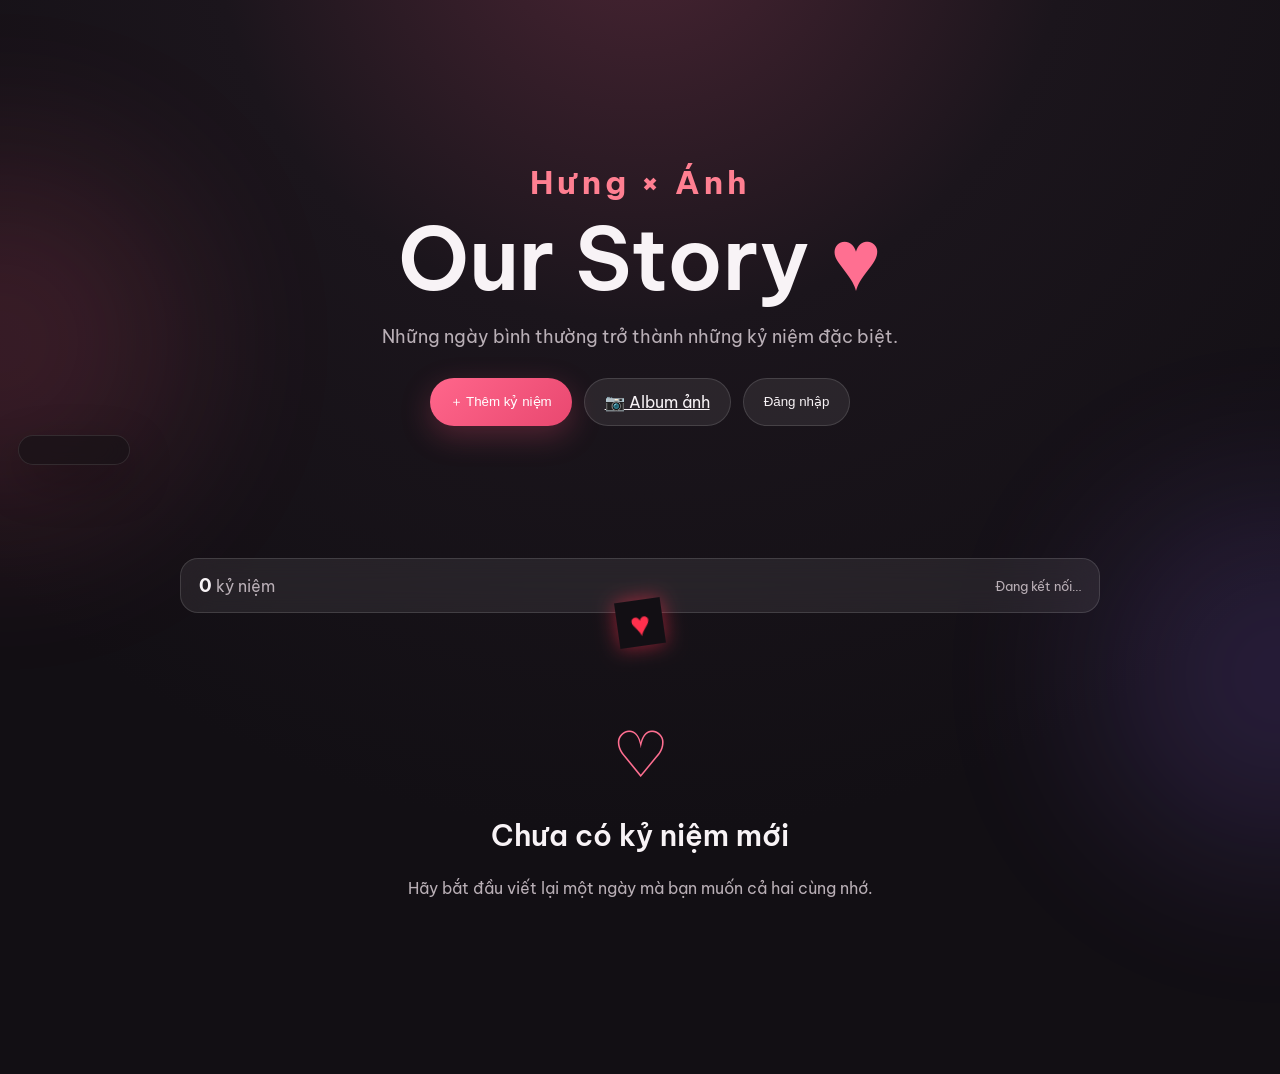
==== index.html @ 153268b9 "Refresh timeline structure and CSS cache" ====
<!doctype html>
<html lang="vi">
<head>
<meta charset="utf-8"><meta name="viewport" content="width=device-width,initial-scale=1,viewport-fit=cover">
<meta name="theme-color" content="#17131a"><meta name="description" content="Our Story — nhật ký của hai người.">
<title>Hưng - Ánh Story❤️</title>
<link rel="preconnect" href="https://fonts.googleapis.com"><link rel="preconnect" href="https://fonts.gstatic.com" crossorigin>
<link href="https://fonts.googleapis.com/css2?family=Be+Vietnam+Pro:wght@400;500;600;700&display=swap" rel="stylesheet">
<link rel="stylesheet" href="styles.css?v=20261006-2">
</head>
<body>
<div class="ambient ambient-a"></div><div class="ambient ambient-b"></div>
<header class="hero"><div class="hero-inner">
<p class="eyebrow couple-name">Hưng × Ánh</p><h1>Our Story <span>♥</span></h1>
<p class="hero-sub">Những ngày bình thường trở thành những kỷ niệm đặc biệt.</p>
<div class="hero-actions"><button class="btn btn-primary" id="addStoryBtn">＋ Thêm kỷ niệm</button><a class="btn btn-ghost" href="gallery.html">📷 Album ảnh</a><button class="btn btn-ghost" id="authBtn">Đăng nhập</button></div>
</div></header>
<aside class="timeline-nav" id="timelineNav" aria-label="Điều hướng mốc thời gian"></aside>
<main class="container">
<section class="status-card"><div><strong id="storyCount">0</strong><span> kỷ niệm</span></div><div class="status-note" id="modeText">Đang kết nối…</div></section>
<section class="timeline" id="timeline" aria-live="polite"></section>
<div class="empty" id="emptyState"><div class="empty-heart">♡</div><h2>Chưa có kỷ niệm mới</h2><p>Hãy bắt đầu viết lại một ngày mà bạn muốn cả hai cùng nhớ.</p></div>
</main>
<dialog id="storyDetailDialog"><div class="detail-modal"><button type="button" class="modal-close" id="closeStoryDetail">×</button><div id="detailContent"></div></div></dialog>
<dialog id="storyDialog"><form method="post" id="storyForm" class="modal">
<button type="button" class="modal-close" id="closeDialog">×</button><p class="eyebrow" id="storyDialogEyebrow">NEW MEMORY</p><h2 id="storyDialogTitle">Thêm kỷ niệm</h2>
<label>Ngày<input id="storyDate" type="date" required></label>
<label>Tiêu đề<input id="storyTitle" maxlength="120" placeholder="Ví dụ: Một ngày thật vui" required></label>
<label>Nội dung<textarea id="storyContent" rows="7" maxlength="10000" placeholder="Viết điều bạn muốn lưu lại..." required></textarea></label>
<label>Ảnh kỷ niệm <span class="muted">(có thể chọn nhiều ảnh)</span><input id="storyImages" type="file" accept="image/*" multiple></label>
<div id="existingImages" class="image-preview existing-images" aria-live="polite"></div>
<div id="imagePreview" class="image-preview" aria-live="polite"></div>
<p id="storyFormError" class="form-error"></p>
<button class="btn btn-primary full" id="storySubmitBtn" type="submit">Lưu kỷ niệm ❤️</button>
</form></dialog>
<dialog id="authDialog"><form method="dialog" class="modal" id="authForm">
<button type="button" class="modal-close" id="closeAuth">×</button><p class="eyebrow">PRIVATE STORY</p><h2>Tài khoản</h2>
<p class="muted">Đăng nhập hoặc tạo tài khoản cho hai người.</p>
<label>Email<input id="authEmail" type="email" placeholder="you@example.com" autocomplete="email" required></label>
<label>Mật khẩu<input id="authPassword" type="password" minlength="6" placeholder="Tối thiểu 6 ký tự" autocomplete="current-password" required></label>
<p id="authError" class="form-error"></p>
<button class="btn btn-primary full" type="submit">Đăng nhập</button>
<button class="btn btn-ghost full" type="button" id="signupBtn">Tạo tài khoản mới</button>
</form></dialog>
<script type="module" src="app.js?v=20261006-3"></script>
</body></html>
---- styles.css ----
:root{--bg:#120f14;--surface:rgba(255,255,255,.075);--text:#f8f3f6;--muted:#b9afb6;--accent:#ff6f91;--accent2:#ffb0c2;--line:rgba(255,255,255,.13);--shadow:0 24px 70px rgba(0,0,0,.35)}
*{box-sizing:border-box}html{scroll-behavior:smooth}body{margin:0;background:radial-gradient(circle at 50% -10%,#4b2534 0,#1b151c 32%,var(--bg) 70%);color:var(--text);font-family:"Be Vietnam Pro",sans-serif;min-height:100vh}.ambient{position:fixed;width:360px;height:360px;border-radius:50%;filter:blur(90px);opacity:.16;pointer-events:none;z-index:-1}.ambient-a{background:#ff5d83;top:18%;left:-180px}.ambient-b{background:#9c6bff;right:-180px;top:55%}
.hero{min-height:62vh;display:grid;place-items:center;text-align:center;padding:80px 20px 50px}.hero-inner{max-width:760px}.eyebrow{letter-spacing:.22em;font-size:.72rem;color:var(--accent2);font-weight:700;margin:0 0 16px}.hero h1{font:600 clamp(3.2rem,9vw,7rem)/.95 "Be Vietnam Pro",sans-serif;margin:0}.hero h1 span{color:var(--accent)}.hero-sub{color:var(--muted);font-size:clamp(.95rem,2vw,1.15rem);max-width:560px;margin:24px auto 30px}.hero-actions{display:flex;justify-content:center;gap:12px;flex-wrap:wrap}
.btn{border:0;border-radius:999px;padding:13px 20px;font:600 .92rem inherit;cursor:pointer;transition:transform .2s,background .2s,box-shadow .2s}.btn:hover{transform:translateY(-2px)}.btn-primary{background:linear-gradient(135deg,#ff668b,#e94870);color:#fff;box-shadow:0 10px 30px rgba(255,82,123,.25)}.btn-ghost{background:var(--surface);border:1px solid var(--line);color:var(--text)}.full{width:100%}
.container{width:min(920px,calc(100% - 32px));margin:0 auto 100px}.status-card{display:flex;justify-content:space-between;align-items:center;padding:15px 18px;background:var(--surface);border:1px solid var(--line);border-radius:18px;backdrop-filter:blur(16px);margin-bottom:45px;color:var(--muted)}.status-card strong{color:var(--text);font-size:1.15rem}.status-note{font-size:.8rem}
.timeline{position:relative}.timeline:before{content:"";position:absolute;left:50%;top:0;bottom:0;width:1px;background:linear-gradient(var(--accent),var(--line),transparent)}.story{position:relative;width:calc(50% - 38px);margin:0 0 54px;padding:24px;background:var(--surface);border:1px solid var(--line);border-radius:24px;box-shadow:var(--shadow);backdrop-filter:blur(16px);animation:rise .55s ease both}.story:nth-child(even){margin-left:calc(50% + 38px)}.story:after{content:"";position:absolute;top:30px;right:-46px;width:15px;height:15px;border:3px solid var(--bg);background:var(--accent);border-radius:50%;box-shadow:0 0 0 5px rgba(255,111,145,.15)}.story:nth-child(even):after{left:-46px;right:auto}.story-date{font-size:.75rem;letter-spacing:.12em;color:var(--accent2);font-weight:700}.story h3{font:600 1.5rem "Be Vietnam Pro",sans-serif;margin:8px 0 12px}.story p{color:#ddd4d9;line-height:1.8;margin:0;white-space:pre-wrap}.story-author{margin-top:18px;color:var(--muted);font-size:.78rem}.story-images{display:grid;grid-template-columns:repeat(2,1fr);gap:8px;margin-top:18px}.story-images img{width:100%;aspect-ratio:4/3;object-fit:cover;border-radius:14px}
.empty{text-align:center;color:var(--muted);padding:60px 20px}.empty-heart{font-size:4rem;color:var(--accent);font-family:serif}.empty h2{color:var(--text);font:600 1.8rem "Be Vietnam Pro",sans-serif}
dialog{border:0;padding:0;background:transparent;color:var(--text);max-width:min(560px,calc(100% - 24px));width:100%}dialog::backdrop{background:rgba(0,0,0,.72);backdrop-filter:blur(5px)}.modal{position:relative;background:#201a21;border:1px solid var(--line);border-radius:26px;padding:30px;box-shadow:var(--shadow)}.modal h2{font:600 2rem "Be Vietnam Pro",sans-serif;margin:0 0 24px}.modal label{display:block;font-size:.82rem;color:var(--muted);margin:15px 0}.modal input,.modal textarea{display:block;width:100%;margin-top:7px;border:1px solid var(--line);border-radius:12px;background:#151117;color:var(--text);padding:12px;font:inherit;outline:0}.modal input:focus,.modal textarea:focus{border-color:var(--accent)}.modal-close{position:absolute;right:18px;top:15px;background:transparent;border:0;color:var(--muted);font-size:1.8rem;cursor:pointer}.muted,.form-note{color:var(--muted);font-size:.8rem;line-height:1.6}.form-note{background:rgba(255,255,255,.04);padding:12px;border-radius:12px}
@keyframes rise{from{opacity:0;transform:translateY(22px)}to{opacity:1;transform:none}}@media(max-width:700px){.hero{min-height:55vh;padding-top:65px}.timeline:before{left:10px}.story,.story:nth-child(even){width:calc(100% - 34px);margin-left:34px;margin-bottom:28px;padding:20px}.story:after,.story:nth-child(even):after{left:-31px;right:auto;top:25px}.story-images{grid-template-columns:1fr}.status-card{margin-bottom:28px}.modal{padding:25px 20px}}\n.btn:disabled{opacity:.5;cursor:not-allowed}.form-error{min-height:1.2em;color:#ff8fa3;font-size:.9rem;margin:.25rem 0 1rem}.modal .btn-ghost{margin-top:.6rem}\n

.image-preview,.story-images{display:flex;flex-wrap:wrap;gap:.7rem;margin:.6rem 0 1rem}
.image-preview-item{width:90px;display:flex;flex-direction:column;gap:.25rem;font-size:.72rem}
.image-preview-item img,.story-images img{width:100%;aspect-ratio:1;object-fit:cover;border-radius:12px}
.story-images{margin-top:.8rem}
.story-images img{width:150px;aspect-ratio:4/3}
input[type=file]{padding:.7rem}

.nav-link{text-decoration:none}
.story-actions{display:flex;justify-content:flex-end;gap:8px;margin-top:16px}
.btn-small{padding:8px 13px;font-size:.78rem}
.btn-danger{background:rgba(255,90,110,.1);border:1px solid rgba(255,120,140,.28);color:#ff9bad}
.existing-images{margin-top:10px}
.existing-image-item{position:relative;width:120px}
.existing-image-item img{width:120px;height:90px;object-fit:cover;border-radius:12px}
.image-remove{display:flex;align-items:center;gap:5px;margin-top:5px;font-size:.72rem!important;color:var(--muted)!important}
.image-remove input{width:auto!important;margin:0!important}
.gallery-page .hero{min-height:42vh}
.gallery-grid{display:grid;grid-template-columns:repeat(3,1fr);gap:14px}
.gallery-card{position:relative;overflow:hidden;border-radius:20px;background:var(--surface);border:1px solid var(--line);box-shadow:var(--shadow)}
.gallery-card img{display:block;width:100%;aspect-ratio:1;object-fit:cover;cursor:pointer;transition:transform .35s}
.gallery-card:hover img{transform:scale(1.04)}
.gallery-meta{padding:11px 13px}
.gallery-meta strong{display:block;font-size:.85rem}
.gallery-meta span{display:block;color:var(--muted);font-size:.72rem;margin-top:3px}
.gallery-empty{text-align:center;color:var(--muted);padding:60px 20px}
.lightbox{position:fixed;inset:0;background:rgba(0,0,0,.9);z-index:20;display:none;align-items:center;justify-content:center;padding:24px}
.lightbox.open{display:flex}
.lightbox img{max-width:94vw;max-height:88vh;object-fit:contain;border-radius:12px}
.lightbox-close{position:absolute;right:22px;top:15px;border:0;background:transparent;color:white;font-size:2.2rem;cursor:pointer}
@media(max-width:700px){.gallery-grid{grid-template-columns:repeat(2,1fr)}.gallery-card{border-radius:14px}.gallery-meta{padding:8px 10px}.gallery-meta strong{font-size:.75rem}}

/* Timeline navigation and memory polish */
.timeline-nav{position:fixed;left:18px;top:50%;transform:translateY(-50%);width:112px;max-height:72vh;overflow:auto;padding:14px 10px;background:rgba(24,18,23,.72);border:1px solid rgba(255,255,255,.1);border-radius:18px;backdrop-filter:blur(18px);z-index:10;box-shadow:0 16px 45px rgba(0,0,0,.28)}
.nav-year{margin-bottom:12px}.year-link,.month-link{width:100%;border:0;background:transparent;color:var(--muted);cursor:pointer;text-align:left;font:600 .8rem "Be Vietnam Pro",sans-serif;padding:5px 7px;border-radius:8px}.year-link{color:#fff}.month-list{border-left:1px solid rgba(255,90,110,.35);margin-left:10px;padding-left:5px}.month-link{font-weight:500;font-size:.72rem}.year-link:hover,.month-link:hover{background:rgba(255,70,95,.13);color:#ff8fa3}
.timeline:before{width:3px;background:linear-gradient(to bottom,#ff3d58 0%,#e52d48 70%,rgba(229,45,72,.15) 100%);box-shadow:0 0 12px rgba(229,45,72,.25)}
.story{transition:transform .35s ease,box-shadow .35s ease,border-color .35s ease}.story:hover{transform:translateY(-6px);border-color:rgba(255,90,110,.38);box-shadow:0 28px 80px rgba(255,50,80,.13),0 20px 55px rgba(0,0,0,.38)}
.story:after{background:#e52d48;border-color:var(--bg);box-shadow:0 0 0 5px rgba(229,45,72,.18),0 0 18px rgba(229,45,72,.32)}
.story-expand{position:absolute;right:18px;bottom:15px;border:0;background:rgba(229,45,72,.12);color:#ff7f91;border-radius:999px;padding:5px 10px;font:700 .82rem "Be Vietnam Pro";cursor:pointer;transition:.25s}.story-expand:hover{background:#e52d48;color:#fff;transform:translateX(3px)}
.detail-modal{position:relative;background:#201a21;border:1px solid var(--line);border-radius:26px;padding:30px;box-shadow:var(--shadow);max-height:88vh;overflow:auto}.detail-date{color:#ff7f91;font-size:.8rem;font-weight:700;letter-spacing:.1em}.detail-modal h2{font-size:clamp(1.7rem,4vw,2.6rem);margin:7px 0 15px}.detail-text{color:#ddd4d9;line-height:1.85}.detail-gallery{display:grid;grid-template-columns:repeat(2,minmax(0,1fr));gap:12px;margin-top:22px}.detail-gallery figure{margin:0}.detail-gallery img{width:100%;aspect-ratio:4/3;object-fit:cover;border-radius:16px;display:block}.detail-gallery figcaption{font-size:.72rem;color:var(--muted);padding-top:5px}
@media(max-width:1000px){.timeline-nav{display:none}}@media(max-width:700px){.detail-gallery{grid-template-columns:1fr}}

.couple-name{font-size:clamp(1.2rem,3vw,2rem)!important;letter-spacing:.12em;color:#ff7f91!important}.hero h1{font-size:clamp(2.6rem,7vw,5.4rem)}
.timeline:before{left:50%;width:4px;transform:translateX(-50%);background:linear-gradient(to bottom,#e52d48,#ff4058 82%,rgba(229,45,72,.3));box-shadow:0 0 14px rgba(229,45,72,.28)}
.timeline:after{content:"♥";position:absolute;left:50%;bottom:-18px;transform:translateX(-50%) rotate(-8deg);width:38px;height:38px;display:grid;place-items:center;color:#ff304d;font-size:28px;background:#120f14;filter:drop-shadow(0 0 9px rgba(255,48,77,.5));animation:heartBeat 1.25s ease-in-out infinite}@keyframes heartBeat{0%,100%{transform:translateX(-50%) scale(1) rotate(-8deg)}14%{transform:translateX(-50%) scale(1.18) rotate(-8deg)}28%{transform:translateX(-50%) scale(1) rotate(-8deg)}42%{transform:translateX(-50%) scale(1.1) rotate(-8deg)}}
.story-images{position:absolute;top:20px;width:150px;display:flex;gap:7px;flex-wrap:nowrap;overflow:hidden;padding:3px}.story:nth-child(odd) .story-images{left:calc(100% + 50px)}.story:nth-child(even) .story-images{right:calc(100% + 50px);justify-content:flex-end}.story-images img{width:62px!important;height:62px!important;min-width:62px;aspect-ratio:1!important;border-radius:12px;object-fit:cover;box-shadow:0 7px 20px rgba(0,0,0,.3)}.image-more-badge{min-width:62px;height:62px;border-radius:12px;background:rgba(229,45,72,.7);display:grid;place-items:center;color:#fff;font-weight:700}
.story-expand{position:absolute;top:calc(100% + 8px);bottom:auto;padding:4px 13px;font-size:1.15rem;letter-spacing:.08em}.story:nth-child(odd) .story-expand{right:0}.story:nth-child(even) .story-expand{left:0}.story:not(:has(.story-images)) .story-expand{opacity:.35}.story-expand:hover{transform:translateY(2px)}
@media(max-width:1000px){.story-images{display:none}}@media(max-width:700px){.timeline:before{left:10px;transform:none}.timeline:after{left:10px;transform:translateX(-50%)}}

/* Final timeline alignment + future heart */
.timeline{position:relative}
.timeline:before{left:50%;top:0;bottom:0;width:4px;transform:translateX(-50%)}
.timeline:after{content:"♥";position:absolute;left:50%;top:-58px;bottom:auto;transform:translateX(-50%) rotate(-8deg);width:46px;height:46px;display:grid;place-items:center;color:#ff304d;font-size:34px;background:#120f14;filter:drop-shadow(0 0 10px rgba(255,48,77,.55));animation:heartBeatTop 1.25s ease-in-out infinite;z-index:3}
@keyframes heartBeatTop{0%,100%{transform:translateX(-50%) scale(1) rotate(-8deg)}14%{transform:translateX(-50%) scale(1.18) rotate(-8deg)}28%{transform:translateX(-50%) scale(1) rotate(-8deg)}42%{transform:translateX(-50%) scale(1.1) rotate(-8deg)}}
.story:after{right:auto;left:calc(100% + 30.5px);top:30px;width:15px;height:15px}
.story:nth-child(even):after{left:-45.5px;right:auto}
.story-expand{position:absolute;top:calc(100% + 7px);bottom:auto;width:auto;min-width:58px;height:32px;padding:0 10px;display:inline-flex;align-items:center;justify-content:center;border:1px solid rgba(229,45,72,.22);background:rgba(229,45,72,.08);color:#ff7f91;border-radius:999px;font:700 1.05rem/1 "Be Vietnam Pro",sans-serif;letter-spacing:.08em;cursor:pointer;transition:.22s ease}
.story:nth-child(odd) .story-expand{left:100%;right:auto;margin-left:14px}
.story:nth-child(even) .story-expand{right:100%;left:auto;margin-right:14px}
.story-expand.has-images{color:#ff4964;background:rgba(229,45,72,.18);font-weight:800;box-shadow:0 0 14px rgba(229,45,72,.12)}
.story:not(:has(.story-images)) .story-expand{opacity:.32}
.story-expand:hover{opacity:1;transform:translateY(2px) scale(1.03)}
@media(max-width:700px){
 .timeline:before{left:10px;transform:none}.timeline:after{left:10px;top:-58px;transform:translateX(-50%)}
 .story:after,.story:nth-child(even):after{left:-31.5px;right:auto;top:25px}
 .story:nth-child(odd) .story-expand{right:0;left:auto;margin:0}.story:nth-child(even) .story-expand{left:0;right:auto;margin:0}
}
/* Timeline final alignment */
.timeline{position:relative}
.timeline:before{left:50%;transform:translateX(-50%);width:4px}
.timeline:after{content:"♥";left:50%;top:-58px;bottom:auto;transform:translateX(-50%) rotate(-8deg);width:46px;height:46px;display:grid;place-items:center;color:#ff304d;font-size:34px;background:#120f14;animation:heartBeatTop 1.25s ease-in-out infinite;z-index:3}
@keyframes heartBeatTop{0%,100%{transform:translateX(-50%) scale(1) rotate(-8deg)}14%{transform:translateX(-50%) scale(1.18) rotate(-8deg)}28%{transform:translateX(-50%) scale(1) rotate(-8deg)}42%{transform:translateX(-50%) scale(1.1) rotate(-8deg)}}
.story:after{left:calc(100% + 30.5px);right:auto;top:30px}
.story:nth-child(even):after{left:-45.5px;right:auto}
.story-expand{top:calc(100% + 7px);bottom:auto;min-width:58px;height:32px;padding:0 10px;display:inline-flex;align-items:center;justify-content:center;font-size:1.05rem}
.story:nth-child(odd) .story-expand{left:100%;right:auto;margin-left:14px}.story:nth-child(even) .story-expand{right:100%;left:auto;margin-right:14px}
.story-expand.has-images{color:#ff4964;background:rgba(229,45,72,.18);font-weight:800}
.story:not(:has(.story-images)) .story-expand{opacity:.32}
@media(max-width:700px){.timeline:before{left:10px;transform:none}.timeline:after{left:10px;top:-58px;transform:translateX(-50%)}.story:after,.story:nth-child(even):after{left:-31.5px;right:auto;top:25px}.story:nth-child(odd) .story-expand{right:0;left:auto;margin:0}.story:nth-child(even) .story-expand{left:0;right:auto;margin:0}}

/* Arrow buttons sit directly under the corresponding card, away from the center line */
.story:nth-child(odd) .story-expand{left:0;right:auto;margin-left:0;margin-right:0}
.story:nth-child(even) .story-expand{right:0;left:auto;margin-left:0;margin-right:0}
@media(max-width:700px){.story:nth-child(odd) .story-expand{left:auto;right:0;margin:0}.story:nth-child(even) .story-expand{left:auto;right:0;margin:0}}


/* Preview images: keep them on the same outer side as their memory card */
.story{position:relative}
.story-images{
  position:absolute;
  top:0;
  height:100%;
  width:170px;
  margin:0;
  padding:0;
  display:block;
  overflow:hidden;
  border-radius:18px;
}
.story:nth-child(odd) .story-images{
  left:auto;
  right:calc(100% + 18px);
}
.story:nth-child(even) .story-images{
  left:calc(100% + 18px);
  right:auto;
}
.story-images img{
  display:block;
  width:100%!important;
  height:100%!important;
  min-width:0;
  aspect-ratio:auto!important;
  border-radius:18px;
  object-fit:cover;
  box-shadow:0 10px 28px rgba(0,0,0,.34);
}
.story-images .image-more-badge{
  position:absolute;
  right:10px;
  bottom:10px;
  min-width:58px;
  height:38px;
  padding:0 12px;
  border-radius:999px;
  background:rgba(20,14,20,.62);
  border:1px solid rgba(255,255,255,.24);
  backdrop-filter:blur(8px);
  display:grid;
  place-items:center;
  color:#fff;
  font-weight:800;
  box-shadow:0 8px 20px rgba(0,0,0,.3);
}
.story-images img:not(:first-child){display:none}

@media(max-width:1000px){
  .story-images{display:none}
}

/* Keep timeline markers mathematically centered on the 4px spine */
@media(min-width:701px){
  .timeline{position:relative}
  .timeline:before{
    left:50%;
    top:0;
    bottom:0;
    width:4px;
    transform:translateX(-50%);
  }
  .story{
    transform:none;
  }
  .story:hover{
    transform:translateY(-6px);
  }
  .story:after{
    left:auto;
    right:-46px;
    top:30px;
    width:15px;
    height:15px;
    transform:none;
  }
  .story:nth-child(even):after{
    left:-46px;
    right:auto;
  }
}

/* The spine is aligned to marker centers, not marker edges */
@media(max-width:700px){
  .story-images{display:none}
  .timeline:before{left:10px;transform:none}
  .story:after,.story:nth-child(even):after{
    left:-31.5px;
    right:auto;
    top:25px;
  }
}

/* Detail gallery: show up to 4 at once, then scroll vertically */
.detail-modal{
  max-height:88vh;
}
.detail-gallery{
  display:grid;
  grid-template-columns:repeat(2,minmax(0,1fr));
  gap:14px;
  max-height:58vh;
  overflow-y:auto;
  padding-right:4px;
}
.detail-gallery img{
  width:100%;
  aspect-ratio:4/3;
  object-fit:cover;
  border-radius:16px;
  display:block;
}
@media(max-width:700px){
  .detail-gallery{
    grid-template-columns:1fr;
    max-height:60vh;
  }
}


/* Final fixes: image count preview + exact timeline centerline */
.story-images .image-more-badge{
  position:absolute;
  right:10px;
  bottom:10px;
  width:58px;
  height:58px;
  min-width:58px;
  padding:0;
  overflow:hidden;
  border-radius:14px;
  background-size:cover;
  background-position:center;
  border:1px solid rgba(255,255,255,.28);
  box-shadow:0 8px 20px rgba(0,0,0,.38);
  display:grid;
  place-items:center;
}
.story-images .image-more-badge::before{
  content:"";
  position:absolute;
  inset:0;
  background:rgba(15,10,15,.48);
  backdrop-filter:blur(4px);
}
.story-images .image-more-badge span{
  position:relative;
  z-index:1;
  color:#fff;
  font:800 1rem/1 "Be Vietnam Pro",sans-serif;
  text-shadow:0 2px 8px rgba(0,0,0,.55);
}
.story-images img:not(:first-child){display:none!important}

@media(min-width:701px){
  .timeline:before{
    left:calc(50% - 2px);
    transform:none;
    width:4px;
  }
  .story:after{
    left:calc(100% + 30px);
    right:auto;
    top:30px;
    width:16px;
    height:16px;
    transform:none;
  }
  .story:nth-child(even):after{
    left:-46px;
    right:auto;
  }
}


/* Mobile timeline navigation: keep year/month cards visible and scrollable */
@media(max-width:1000px){
  .timeline-nav{
    display:block;
    position:fixed;
    left:10px;
    right:10px;
    bottom:12px;
    top:auto;
    transform:none;
    width:auto;
    max-width:none;
    max-height:104px;
    overflow-x:auto;
    overflow-y:auto;
    padding:8px 10px;
    border-radius:16px;
    z-index:50;
    background:rgba(24,18,23,.9);
    backdrop-filter:blur(18px);
    -webkit-backdrop-filter:blur(18px);
    box-shadow:0 12px 35px rgba(0,0,0,.45);
    display:flex;
    gap:14px;
    align-items:flex-start;
  }
  .timeline-nav .nav-year{
    flex:0 0 auto;
    margin:0;
    min-width:max-content;
  }
  .timeline-nav .year-link{
    width:auto;
    padding:4px 8px;
    font-size:.78rem;
    text-align:center;
  }
  .timeline-nav .month-list{
    display:flex;
    flex-wrap:wrap;
    gap:4px;
    margin:3px 0 0;
    padding:0;
    border-left:0;
  }
  .timeline-nav .month-link{
    width:auto;
    padding:4px 7px;
    white-space:nowrap;
    font-size:.68rem;
    background:rgba(255,255,255,.045);
    border:1px solid rgba(255,255,255,.07);
  }
  .timeline-nav .month-link:active,
  .timeline-nav .year-link:active{
    background:rgba(255,70,95,.2);
    color:#ff8fa3;
  }
  body{padding-bottom:126px}
}


/* Final timeline alignment: one shared center axis for the spine and red markers */
@media(min-width:701px){
  .timeline:before{
    left:50%;
    transform:translateX(-50%);
    width:4px;
  }
  .story:after,
  .story:nth-child(even):after{
    top:30px;
    left:50%;
    right:auto;
    width:16px;
    height:16px;
    transform:translateX(-50%);
  }
  .story:after{
    margin-left:calc(50% - 38px + 38px);
  }
}
/* Calculate marker position from the story's outer edge so its center is exactly on the spine. */
@media(min-width:701px){
  .story:after{left:calc(100% + 30px);transform:none}
  .story:nth-child(even):after{left:auto;right:calc(100% + 30px);transform:none}
}
@media(max-width:700px){
  .timeline:before{
    left:10px;
    transform:none;
    width:4px;
  }
  .story:after,
  .story:nth-child(even):after{
    left:-32px;
    right:auto;
    top:25px;
    width:16px;
    height:16px;
    transform:none;
  }
}

/* Use the original project's timeline spine/marker geometry.
   Reference: story.hung.anh/story.css */
@media (min-width:701px){
  .timeline:before{
    content:'';
    position:absolute;
    height:100%;
    width:2px;
    left:50%;
    top:0;
    bottom:auto;
    transform:translateX(-50%);
    background:#e42d20;
    box-shadow:none;
  }
  .story:after{
    content:'';
    position:absolute;
    width:20px;
    height:20px;
    top:0;
    right:-30px;
    left:auto;
    transform:translate(50%,-50%);
    border:0;
    background:#ff6358;
    border-radius:50%;
    box-shadow:none;
  }
  .story:nth-child(even):after{
    left:-30px;
    right:auto;
    transform:translate(-50%,-50%);
  }
  .story:hover:after{
    background:#f5291a;
  }
}


/* FINAL: exact spine/marker alignment for the current story geometry.
   The old project uses a different card transform, so its raw -30px marker
   offset cannot be copied directly. Here the marker center is mathematically
   placed on the same 50% axis as the 2px spine. */
@media (min-width:701px){
  .timeline:before{
    left:50%;
    top:0;
    bottom:0;
    width:2px;
    transform:translateX(-50%);
    background:#e42d20;
    box-shadow:none;
  }

  .story:after{
    width:20px;
    height:20px;
    top:0;
    right:-28px;
    left:auto;
    transform:none;
    border:0;
    background:#ff6358;
    border-radius:50%;
    box-shadow:none;
  }

  .story:nth-child(even):after{
    left:-48px;
    right:auto;
    transform:none;
  }

  .story:hover:after{
    background:#f5291a;
  }
}


/* ORIGINAL TIMELINE GEOMETRY — matched to story.hung.anh */
.timeline > ul{
  list-style:none;
  margin:0;
  padding:0;
}
.timeline > ul::after{
  content:"";
  display:block;
  clear:both;
}

@media only screen and (min-width:750px){
  .timeline{
    width:80%;
    height:auto;
    max-width:800px;
    margin:0 auto;
    position:relative;
  }

  .timeline::before{
    content:'';
    position:absolute;
    height:100%;
    width:2px;
    left:50%;
    top:0;
    transform:translateX(-50%);
    background-color:#e42d20;
    box-shadow:none;
  }

  .timeline > ul > li.story{
    width:50%;
    margin:0 0 50px;
    position:relative;
    float:none;
    padding:24px;
    border-radius:24px;
    transform:none;
  }

  .timeline > ul > li.story:nth-child(odd){
    float:left;
    clear:right;
    transform:translateX(-30px);
  }

  .timeline > ul > li.story:nth-child(even){
    float:right;
    clear:left;
    transform:translateX(30px);
  }

  .timeline > ul > li.story::after{
    content:'';
    position:absolute;
    height:20px;
    width:20px;
    background-color:#ff6358;
    border-radius:50%;
    top:0;
    border:0;
    box-shadow:none;
    margin:0;
    padding:0;
  }

  .timeline > ul > li.story:nth-child(odd)::after{
    right:-30px;
    left:auto;
    transform:translate(50%,-50%);
  }

  .timeline > ul > li.story:nth-child(even)::after{
    left:-30px;
    right:auto;
    transform:translate(-50%,-50%);
  }

  .timeline > ul > li.story:hover::after{
    background-color:#f5291a;
  }
}

@media(max-width:749px){
  .timeline > ul > li.story{
    float:none;
    clear:both;
  }
}
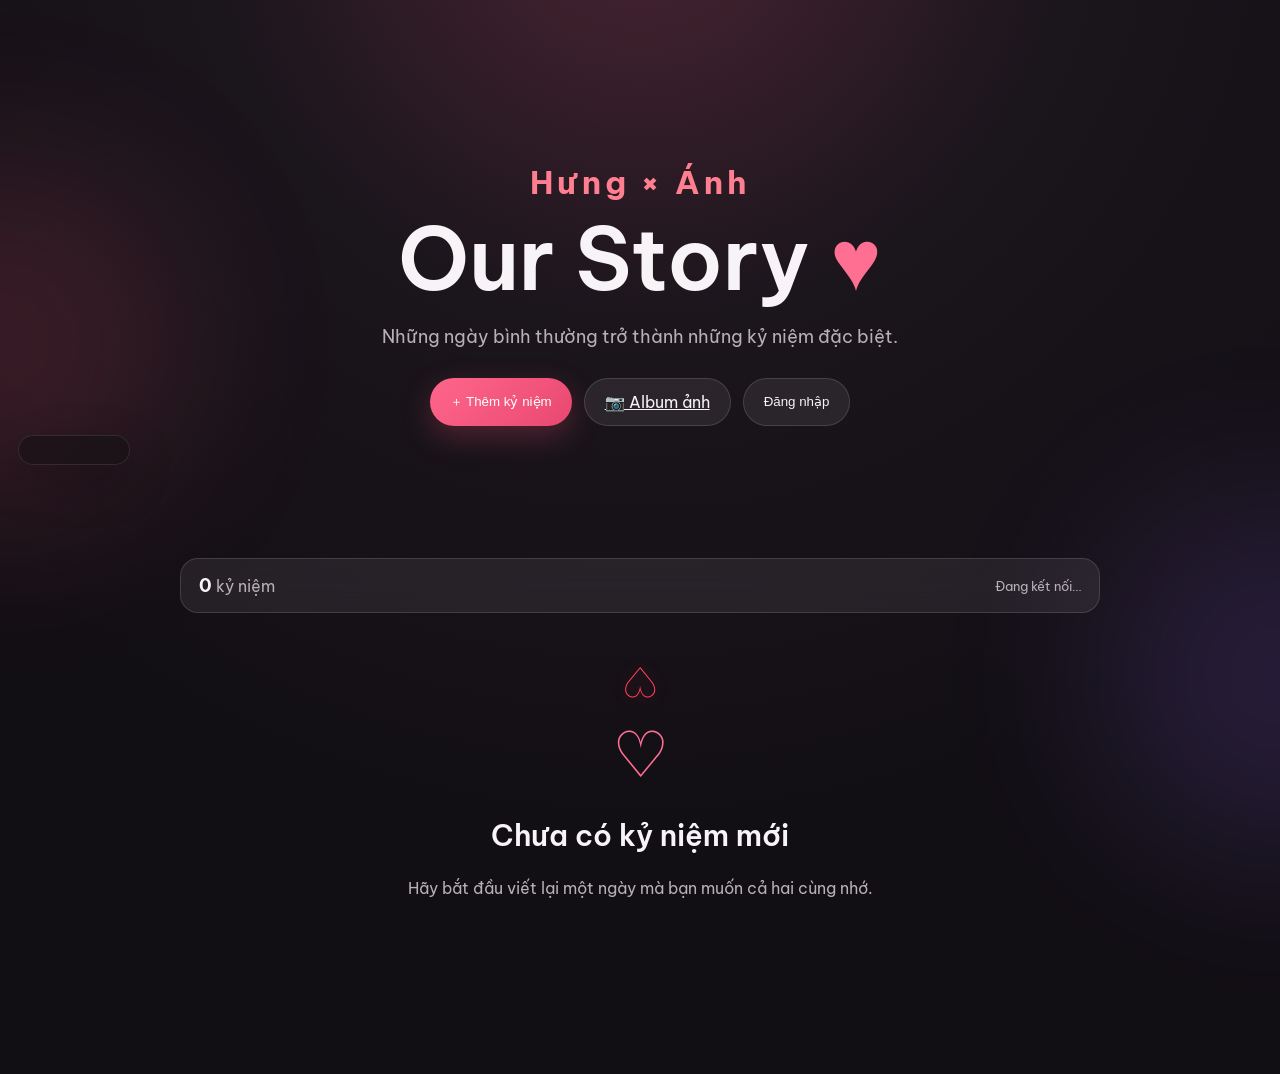
==== commit d8986dc3: "Refresh assets for heart effects" ====
--- a/index.html
+++ b/index.html
@@ -6,7 +6,7 @@
 <title>Hưng - Ánh Story❤️</title>
 <link rel="preconnect" href="https://fonts.googleapis.com"><link rel="preconnect" href="https://fonts.gstatic.com" crossorigin>
 <link href="https://fonts.googleapis.com/css2?family=Be+Vietnam+Pro:wght@400;500;600;700&display=swap" rel="stylesheet">
-<link rel="stylesheet" href="styles.css?v=20261006-2">
+<link rel="stylesheet" href="styles.css?v=20261006-4">
 </head>
 <body>
 <div class="ambient ambient-a"></div><div class="ambient ambient-b"></div>
@@ -42,5 +42,5 @@
 <button class="btn btn-primary full" type="submit">Đăng nhập</button>
 <button class="btn btn-ghost full" type="button" id="signupBtn">Tạo tài khoản mới</button>
 </form></dialog>
-<script type="module" src="app.js?v=20261006-3"></script>
+<script type="module" src="app.js?v=20261006-4"></script>
 </body></html>
--- a/styles.css
+++ b/styles.css
@@ -524,13 +524,13 @@
   }
 
   .timeline > ul > li.story:nth-child(odd)::after{
-    right:-30px;
+    right:-20px;
     left:auto;
     transform:translate(50%,-50%);
   }
 
   .timeline > ul > li.story:nth-child(even)::after{
-    left:-30px;
+    left:-20px;
     right:auto;
     transform:translate(-50%,-50%);
   }
@@ -546,3 +546,374 @@
     clear:both;
   }
 }
+
+
+/* FINAL DESKTOP LAYOUT: cards are explicitly separated from the center spine.
+   The marker is centered on the spine independently of the card edge. */
+@media only screen and (min-width:750px){
+  .timeline > ul{
+    position:relative;
+    width:100%;
+    margin:0;
+    padding:0;
+  }
+
+  .timeline > ul > li.story{
+    position:relative;
+    width:calc(50% - 50px);
+    margin:0 0 50px;
+    padding:24px;
+    box-sizing:border-box;
+    float:none;
+    clear:none;
+    transform:none;
+  }
+
+  /* Left-side memories: card ends 50px before the center line */
+  .timeline > ul > li.story:nth-child(odd){
+    float:left;
+    clear:both;
+    margin-left:0;
+    margin-right:0;
+  }
+
+  /* Right-side memories: card starts 50px after the center line */
+  .timeline > ul > li.story:nth-child(even){
+    float:right;
+    clear:both;
+    margin-left:0;
+    margin-right:0;
+  }
+
+  /* One fixed center axis for the line */
+  .timeline::before{
+    left:50%;
+    width:2px;
+    transform:translateX(-50%);
+  }
+
+  /* Marker center = timeline center, regardless of card width */
+  .timeline > ul > li.story::after{
+    top:30px;
+    width:20px;
+    height:20px;
+    margin:0;
+    padding:0;
+    border:0;
+    transform:translateY(-50%);
+    box-sizing:border-box;
+  }
+
+  .timeline > ul > li.story:nth-child(odd)::after{
+    left:auto;
+    right:-60px;
+    transform:translateY(-50%);
+  }
+
+  .timeline > ul > li.story:nth-child(even)::after{
+    left:-60px;
+    right:auto;
+    transform:translateY(-50%);
+  }
+}
+
+
+/* FINAL VISUAL POLISH: lively spine, glowing markers, centered heart terminal */
+@media (min-width:701px){
+  .timeline:before{
+    left:50%;
+    top:0;
+    bottom:0;
+    width:4px;
+    transform:translateX(-50%);
+    background:linear-gradient(
+      to bottom,
+      #ff304d 0%,
+      #ff4b63 48%,
+      #e52d48 82%,
+      rgba(229,45,72,.18) 100%
+    );
+    box-shadow:
+      0 0 6px rgba(255,48,77,.35),
+      0 0 18px rgba(229,45,72,.22);
+    border-radius:999px;
+  }
+
+  .timeline > ul > li.story::after{
+    top:30px;
+    width:20px;
+    height:20px;
+    border:3px solid #120f14;
+    background:radial-gradient(circle at 35% 30%,#ff8b9b 0%,#ff4058 38%,#e52d48 100%);
+    box-shadow:
+      0 0 0 4px rgba(255,48,77,.14),
+      0 0 12px rgba(255,48,77,.55),
+      0 4px 12px rgba(0,0,0,.35);
+    z-index:4;
+  }
+
+  .timeline > ul > li.story:nth-child(odd)::after{
+    left:auto;
+    right:-60px;
+    transform:translateY(-50%);
+  }
+
+  .timeline > ul > li.story:nth-child(even)::after{
+    left:-60px;
+    right:auto;
+    transform:translateY(-50%);
+  }
+
+  /* Centered, upright heart; it is the terminal of the spine, not a floating tilted icon. */
+  .timeline:after{
+    content:"♥";
+    position:absolute;
+    left:50%;
+    top:calc(100% + 18px);
+    bottom:auto;
+    transform:translateX(-50%);
+    width:48px;
+    height:48px;
+    display:grid;
+    place-items:center;
+    color:#fff;
+    font:700 27px/1 Georgia,serif;
+    background:radial-gradient(circle,#ff526b 0%,#e52d48 58%,#b91f37 100%);
+    border:3px solid #120f14;
+    border-radius:50%;
+    box-shadow:
+      0 0 0 5px rgba(255,48,77,.13),
+      0 0 20px rgba(255,48,77,.45),
+      0 8px 22px rgba(0,0,0,.35);
+    filter:none;
+    animation:none;
+    z-index:5;
+  }
+
+  /* Short connector + arrow tip makes the heart feel merged with the timeline. */
+  .timeline:after::before{
+    content:"";
+    position:absolute;
+    left:50%;
+    top:-23px;
+    width:4px;
+    height:23px;
+    transform:translateX(-50%);
+    background:#e52d48;
+    border-radius:999px;
+    box-shadow:0 0 10px rgba(229,45,72,.3);
+  }
+
+  .timeline:after::after{
+    content:"";
+    position:absolute;
+    left:50%;
+    top:-29px;
+    width:10px;
+    height:10px;
+    border-top:3px solid #ff526b;
+    border-left:3px solid #ff526b;
+    transform:translateX(-50%) rotate(45deg);
+    filter:drop-shadow(0 0 4px rgba(255,48,77,.45));
+  }
+}
+
+@media (max-width:700px){
+  .timeline:before{
+    left:10px;
+    width:4px;
+    transform:none;
+    background:linear-gradient(to bottom,#ff304d,#e52d48 82%,rgba(229,45,72,.18));
+    box-shadow:0 0 12px rgba(229,45,72,.28);
+    border-radius:999px;
+  }
+
+  .timeline > ul > li.story::after,
+  .timeline > ul > li.story:nth-child(even)::after{
+    left:-32px;
+    right:auto;
+    top:25px;
+    width:18px;
+    height:18px;
+    border:3px solid #120f14;
+    background:radial-gradient(circle at 35% 30%,#ff8b9b,#ff4058 45%,#e52d48);
+    box-shadow:0 0 0 4px rgba(255,48,77,.14),0 0 12px rgba(255,48,77,.5);
+  }
+
+  .timeline:after{
+    content:"♥";
+    position:absolute;
+    left:10px;
+    top:calc(100% + 18px);
+    bottom:auto;
+    transform:translateX(-50%);
+    width:44px;
+    height:44px;
+    display:grid;
+    place-items:center;
+    color:#fff;
+    font:700 25px/1 Georgia,serif;
+    background:radial-gradient(circle,#ff526b,#e52d48 60%,#b91f37);
+    border:3px solid #120f14;
+    border-radius:50%;
+    box-shadow:0 0 0 5px rgba(255,48,77,.13),0 0 18px rgba(255,48,77,.42);
+    filter:none;
+    animation:none;
+    z-index:5;
+  }
+
+  .timeline:after::before{
+    content:"";
+    position:absolute;
+    left:50%;
+    top:-22px;
+    width:4px;
+    height:22px;
+    transform:translateX(-50%);
+    background:#e52d48;
+    border-radius:999px;
+  }
+
+  .timeline:after::after{
+    content:"";
+    position:absolute;
+    left:50%;
+    top:-28px;
+    width:9px;
+    height:9px;
+    border-top:3px solid #ff526b;
+    border-left:3px solid #ff526b;
+    transform:translateX(-50%) rotate(45deg);
+  }
+}
+
+
+/* FINAL HEART FIX: remove the animated filled heart and use a reversed outline heart
+   joined directly to the end of the timeline. */
+@media (min-width:701px){
+  .timeline:after{
+    content:"♡";
+    position:absolute;
+    left:50%;
+    top:calc(100% + 2px);
+    bottom:auto;
+    transform:translateX(-50%) rotate(180deg);
+    width:42px;
+    height:42px;
+    display:grid;
+    place-items:center;
+    color:#ff4058;
+    font:400 42px/1 Georgia,serif;
+    background:transparent;
+    border:0;
+    border-radius:0;
+    box-shadow:none;
+    filter:drop-shadow(0 0 7px rgba(255,48,77,.4));
+    animation:none !important;
+    z-index:5;
+  }
+
+  .timeline:after::before{
+    content:"";
+    position:absolute;
+    left:50%;
+    top:-18px;
+    width:4px;
+    height:20px;
+    transform:translateX(-50%);
+    background:#e52d48;
+    border-radius:999px;
+    box-shadow:0 0 10px rgba(229,45,72,.3);
+  }
+
+  .timeline:after::after{
+    display:none;
+  }
+}
+
+@media (max-width:700px){
+  .timeline:after{
+    content:"♡";
+    position:absolute;
+    left:10px;
+    top:calc(100% + 2px);
+    bottom:auto;
+    transform:translateX(-50%) rotate(180deg);
+    width:40px;
+    height:40px;
+    display:grid;
+    place-items:center;
+    color:#ff4058;
+    font:400 40px/1 Georgia,serif;
+    background:transparent;
+    border:0;
+    box-shadow:none;
+    filter:drop-shadow(0 0 7px rgba(255,48,77,.4));
+    animation:none !important;
+    z-index:5;
+  }
+
+  .timeline:after::before{
+    content:"";
+    position:absolute;
+    left:50%;
+    top:-17px;
+    width:4px;
+    height:19px;
+    transform:translateX(-50%);
+    background:#e52d48;
+    border-radius:999px;
+  }
+
+  .timeline:after::after{display:none}
+}
+
+
+/* Romantic heart snow background */
+.heart-snow-layer{
+  position:fixed;
+  inset:0;
+  overflow:hidden;
+  pointer-events:none;
+  z-index:0;
+}
+.heart-snow{
+  position:absolute;
+  top:-8vh;
+  left:0;
+  color:rgba(255,105,135,.28);
+  font-family:Arial,sans-serif;
+  line-height:1;
+  filter:drop-shadow(0 0 7px rgba(255,75,110,.18));
+  animation:heartSnowFall linear forwards;
+  user-select:none;
+}
+@keyframes heartSnowFall{
+  0%{transform:translate3d(0,-10vh,0) rotate(0deg);opacity:0}
+  8%{opacity:1}
+  50%{transform:translate3d(var(--drift),55vh,0) rotate(180deg)}
+  92%{opacity:.75}
+  100%{transform:translate3d(calc(var(--drift) * -1),112vh,0) rotate(360deg);opacity:0}
+}
+.heart-click{
+  position:fixed;
+  left:0;
+  top:0;
+  z-index:999;
+  pointer-events:none;
+  color:var(--heart-color,#ff5f83);
+  font-size:var(--heart-size,18px);
+  line-height:1;
+  font-family:Arial,sans-serif;
+  filter:drop-shadow(0 0 7px rgba(255,65,100,.55));
+  animation:heartClickBurst .75s cubic-bezier(.16,.72,.28,1) forwards;
+}
+@keyframes heartClickBurst{
+  0%{transform:translate(-50%,-50%) scale(.25) rotate(0deg);opacity:0}
+  15%{opacity:1}
+  100%{transform:translate(calc(-50% + var(--x)),calc(-50% + var(--y))) scale(1.05) rotate(var(--rotate));opacity:0}
+}
+body > header,body > main,body > aside,body > dialog{position:relative;z-index:1}
+@media(prefers-reduced-motion:reduce){
+  .heart-snow-layer,.heart-click{display:none}
+}
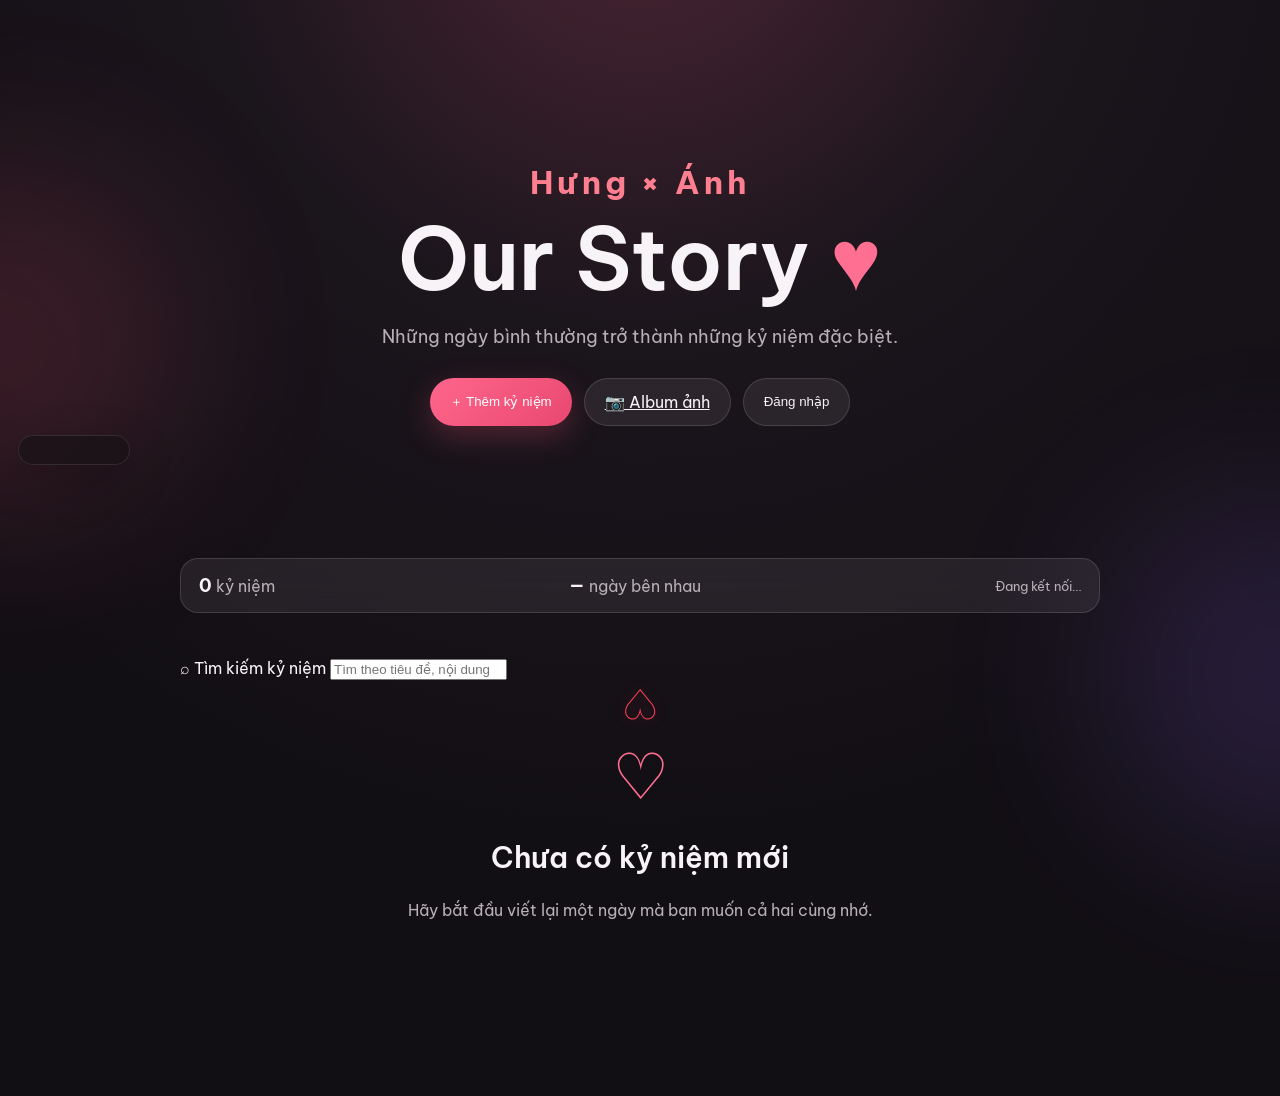
==== commit b691956b: "Add memory search and memory metadata UI" ====
--- a/index.html
+++ b/index.html
@@ -6,7 +6,7 @@
 <title>Hưng - Ánh Story❤️</title>
 <link rel="preconnect" href="https://fonts.googleapis.com"><link rel="preconnect" href="https://fonts.gstatic.com" crossorigin>
 <link href="https://fonts.googleapis.com/css2?family=Be+Vietnam+Pro:wght@400;500;600;700&display=swap" rel="stylesheet">
-<link rel="stylesheet" href="styles.css?v=20261006-4">
+<link rel="stylesheet" href="styles.css?v=20261012-memory-1">
 </head>
 <body>
 <div class="ambient ambient-a"></div><div class="ambient ambient-b"></div>
@@ -17,7 +17,16 @@
 </div></header>
 <aside class="timeline-nav" id="timelineNav" aria-label="Điều hướng mốc thời gian"></aside>
 <main class="container">
-<section class="status-card"><div><strong id="storyCount">0</strong><span> kỷ niệm</span></div><div class="status-note" id="modeText">Đang kết nối…</div></section>
+<section class="status-card story-stats">
+  <div><strong id="storyCount">0</strong><span> kỷ niệm</span></div>
+  <div class="anniversary-stat"><strong id="daysTogether">—</strong><span> ngày bên nhau</span></div>
+  <div class="status-note" id="modeText">Đang kết nối…</div>
+</section>
+<section class="memory-tools" aria-label="Công cụ tìm kỷ niệm">
+  <label class="memory-search-label" for="memorySearch">⌕ Tìm kiếm kỷ niệm</label>
+  <input id="memorySearch" type="search" placeholder="Tìm theo tiêu đề, nội dung, địa điểm hoặc tag…">
+  <div id="onThisDay" class="on-this-day" hidden></div>
+</section>
 <section class="timeline" id="timeline" aria-live="polite"></section>
 <div class="empty" id="emptyState"><div class="empty-heart">♡</div><h2>Chưa có kỷ niệm mới</h2><p>Hãy bắt đầu viết lại một ngày mà bạn muốn cả hai cùng nhớ.</p></div>
 </main>
@@ -27,6 +36,25 @@
 <label>Ngày<input id="storyDate" type="date" required></label>
 <label>Tiêu đề<input id="storyTitle" maxlength="120" placeholder="Ví dụ: Một ngày thật vui" required></label>
 <label>Nội dung<textarea id="storyContent" rows="7" maxlength="10000" placeholder="Viết điều bạn muốn lưu lại..." required></textarea></label>
+<label>Địa điểm kỷ niệm <span class="muted">(tìm địa chỉ hoặc nhập thủ công)</span>
+  <div class="location-search-row"><input id="storyLocationSearch" type="search" placeholder="Ví dụ: Hồ Gươm, Hà Nội"><button type="button" class="btn btn-ghost btn-small" id="searchLocationBtn">Tìm</button></div>
+  <div id="locationResults" class="location-results" aria-live="polite"></div>
+  <input id="storyLocation" type="text" maxlength="300" placeholder="Địa điểm đã chọn / địa chỉ">
+</label>
+<fieldset class="tag-field"><legend>Chương / thẻ kỷ niệm</legend>
+  <div class="tag-suggestions" id="tagSuggestions">
+    <label><input type="checkbox" value="Hẹn hò"> Hẹn hò</label>
+    <label><input type="checkbox" value="Du lịch"> Du lịch</label>
+    <label><input type="checkbox" value="Sinh nhật"> Sinh nhật</label>
+    <label><input type="checkbox" value="Kỷ niệm"> Kỷ niệm</label>
+    <label><input type="checkbox" value="Ngày đặc biệt"> Ngày đặc biệt</label>
+    <label><input type="checkbox" value="Gia đình"> Gia đình</label>
+    <label><input type="checkbox" value="Đồ ăn"> Đồ ăn</label>
+    <label><input type="checkbox" value="Bất ngờ"> Bất ngờ</label>
+  </div>
+  <div class="location-search-row"><input id="customTagInput" type="text" maxlength="30" placeholder="Thêm tag riêng"><button type="button" class="btn btn-ghost btn-small" id="addCustomTagBtn">＋ Thêm tag</button></div>
+  <div id="customTags" class="selected-tags"></div>
+</fieldset>
 <label>Ảnh kỷ niệm <span class="muted">(có thể chọn nhiều ảnh)</span><input id="storyImages" type="file" accept="image/*" multiple></label>
 <div id="existingImages" class="image-preview existing-images" aria-live="polite"></div>
 <div id="imagePreview" class="image-preview" aria-live="polite"></div>
@@ -42,5 +70,5 @@
 <button class="btn btn-primary full" type="submit">Đăng nhập</button>
 <button class="btn btn-ghost full" type="button" id="signupBtn">Tạo tài khoản mới</button>
 </form></dialog>
-<script type="module" src="app.js?v=20261006-4"></script>
+<script type="module" src="app.js?v=20261012-memory-1"></script>
 </body></html>
--- a/styles.css
+++ b/styles.css
@@ -869,7 +869,7 @@
 }
 
 
-/* Romantic heart snow background */
+/* Romantic effects 1-7 */
 .heart-snow-layer{
   position:fixed;
   inset:0;
@@ -879,41 +879,108 @@
 }
 .heart-snow{
   position:absolute;
-  top:-8vh;
+  top:-10vh;
   left:0;
   color:rgba(255,105,135,.28);
   font-family:Arial,sans-serif;
   line-height:1;
-  filter:drop-shadow(0 0 7px rgba(255,75,110,.18));
+  user-select:none;
+  will-change:transform,opacity;
   animation:heartSnowFall linear forwards;
-  user-select:none;
-}
+}
+.heart-snow.depth-back{opacity:.22;filter:blur(1px)}
+.heart-snow.depth-mid{opacity:.42}
+.heart-snow.depth-front{opacity:.7;filter:drop-shadow(0 0 8px rgba(255,75,110,.2))}
 @keyframes heartSnowFall{
-  0%{transform:translate3d(0,-10vh,0) rotate(0deg);opacity:0}
-  8%{opacity:1}
-  50%{transform:translate3d(var(--drift),55vh,0) rotate(180deg)}
-  92%{opacity:.75}
-  100%{transform:translate3d(calc(var(--drift) * -1),112vh,0) rotate(360deg);opacity:0}
+  0%{transform:translate3d(0,-12vh,0) rotate(0deg);opacity:0}
+  8%{opacity:var(--snow-opacity,.5)}
+  25%{transform:translate3d(calc(var(--drift) * .45),25vh,0) rotate(80deg)}
+  55%{transform:translate3d(var(--drift),58vh,0) rotate(210deg)}
+  82%{transform:translate3d(calc(var(--drift) * .35),88vh,0) rotate(300deg)}
+  100%{transform:translate3d(calc(var(--drift) * -1),112vh,0) rotate(420deg);opacity:0}
 }
 .heart-click{
   position:fixed;
-  left:0;
-  top:0;
+  left:0;top:0;
   z-index:999;
   pointer-events:none;
   color:var(--heart-color,#ff5f83);
   font-size:var(--heart-size,18px);
   line-height:1;
   font-family:Arial,sans-serif;
-  filter:drop-shadow(0 0 7px rgba(255,65,100,.55));
-  animation:heartClickBurst .75s cubic-bezier(.16,.72,.28,1) forwards;
+  filter:drop-shadow(0 0 8px rgba(255,65,100,.55));
+  will-change:transform,opacity;
+  animation:heartClickBurst .8s cubic-bezier(.16,.72,.28,1) forwards;
 }
 @keyframes heartClickBurst{
-  0%{transform:translate(-50%,-50%) scale(.25) rotate(0deg);opacity:0}
-  15%{opacity:1}
-  100%{transform:translate(calc(-50% + var(--x)),calc(-50% + var(--y))) scale(1.05) rotate(var(--rotate));opacity:0}
+  0%{transform:translate(-50%,-50%) scale(.2) rotate(0deg);opacity:0}
+  12%{opacity:1;transform:translate(-50%,-50%) scale(1.15) rotate(0deg)}
+  100%{transform:translate(calc(-50% + var(--x)),calc(-50% + var(--y))) scale(var(--scale,1)) rotate(var(--rotate));opacity:0}
+}
+.cursor-heart{
+  position:fixed;
+  left:0;top:0;
+  z-index:998;
+  pointer-events:none;
+  font-family:Arial,sans-serif;
+  line-height:1;
+  color:var(--cursor-color,#ff7897);
+  font-size:var(--cursor-size,10px);
+  filter:drop-shadow(0 0 6px rgba(255,70,110,.4));
+  animation:cursorHeartFade .7s ease-out forwards;
+}
+@keyframes cursorHeartFade{
+  0%{transform:translate(-50%,-50%) scale(1);opacity:.65}
+  100%{transform:translate(calc(-50% + var(--cx)),calc(-50% + var(--cy))) scale(.2);opacity:0}
+}
+.cursor-heart-glow{
+  position:fixed;
+  width:130px;height:130px;
+  left:0;top:0;
+  z-index:0;
+  pointer-events:none;
+  border-radius:50%;
+  background:radial-gradient(circle,rgba(255,120,155,.11) 0,rgba(255,120,155,.045) 34%,transparent 70%);
+  transform:translate(-50%,-50%);
+  opacity:0;
+  transition:opacity .25s ease;
+  will-change:left,top;
+}
+body.cursor-active .cursor-heart-glow{opacity:1}
+.story.effect-selected{
+  box-shadow:0 18px 55px rgba(232,45,72,.16),0 0 0 1px rgba(232,45,72,.18);
+  transform:translateY(-3px);
+}
+.story.effect-selected:after{
+  animation:markerHeartbeat 1.15s ease-in-out 2;
+}
+.story.marker-pop:after{
+  animation:markerPop .55s cubic-bezier(.2,.8,.2,1);
+}
+@keyframes markerHeartbeat{
+  0%,100%{transform:translateY(-50%) scale(1);box-shadow:0 0 0 0 rgba(232,45,72,.18)}
+  18%{transform:translateY(-50%) scale(1.35);box-shadow:0 0 0 8px rgba(232,45,72,.08)}
+  32%{transform:translateY(-50%) scale(1)}
+  48%{transform:translateY(-50%) scale(1.25);box-shadow:0 0 0 6px rgba(232,45,72,.06)}
+  65%{transform:translateY(-50%) scale(1)}
+}
+@keyframes markerPop{
+  0%{transform:translateY(-50%) scale(.65);opacity:.65}
+  45%{transform:translateY(-50%) scale(1.55);opacity:1}
+  100%{transform:translateY(-50%) scale(1);opacity:1}
+}
+.story.reveal-on-scroll{
+  opacity:0;
+  transform:translateY(28px);
+  transition:opacity .7s ease,transform .7s cubic-bezier(.2,.7,.2,1);
+}
+.story.reveal-on-scroll.revealed{
+  opacity:1;
+  transform:translateY(0);
 }
 body > header,body > main,body > aside,body > dialog{position:relative;z-index:1}
 @media(prefers-reduced-motion:reduce){
-  .heart-snow-layer,.heart-click{display:none}
-}
+  .heart-snow-layer,.heart-click,.cursor-heart,.cursor-heart-glow{display:none}
+  .story.effect-selected{transform:none}
+  .story.reveal-on-scroll{opacity:1;transform:none;transition:none}
+}
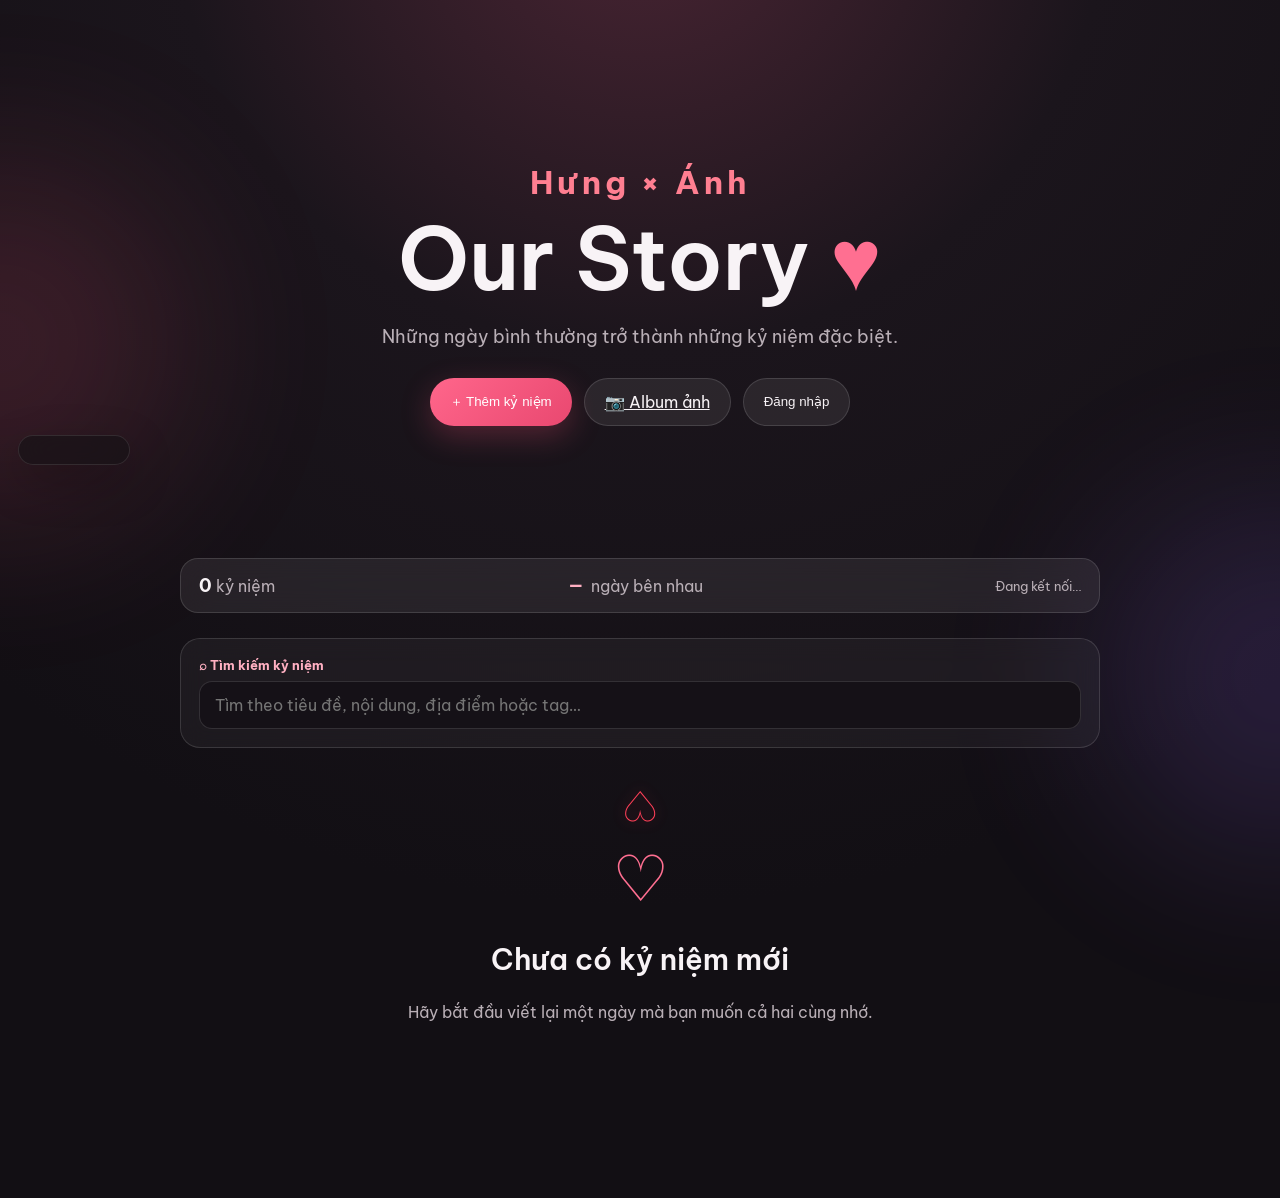
==== commit f066541a: "Enable live address search UI" ====
--- a/index.html
+++ b/index.html
@@ -6,7 +6,7 @@
 <title>Hưng - Ánh Story❤️</title>
 <link rel="preconnect" href="https://fonts.googleapis.com"><link rel="preconnect" href="https://fonts.gstatic.com" crossorigin>
 <link href="https://fonts.googleapis.com/css2?family=Be+Vietnam+Pro:wght@400;500;600;700&display=swap" rel="stylesheet">
-<link rel="stylesheet" href="styles.css?v=20261012-memory-1">
+<link rel="stylesheet" href="styles.css?v=20261012-location-live-1">
 </head>
 <body>
 <div class="ambient ambient-a"></div><div class="ambient ambient-b"></div>
@@ -37,8 +37,8 @@
 <label>Tiêu đề<input id="storyTitle" maxlength="120" placeholder="Ví dụ: Một ngày thật vui" required></label>
 <label>Nội dung<textarea id="storyContent" rows="7" maxlength="10000" placeholder="Viết điều bạn muốn lưu lại..." required></textarea></label>
 <label>Địa điểm kỷ niệm <span class="muted">(tìm địa chỉ hoặc nhập thủ công)</span>
-  <div class="location-search-row"><input id="storyLocationSearch" type="search" placeholder="Ví dụ: Hồ Gươm, Hà Nội"><button type="button" class="btn btn-ghost btn-small" id="searchLocationBtn">Tìm</button></div>
-  <div id="locationResults" class="location-results" aria-live="polite"></div>
+  <div class="location-search-row"><input id="storyLocationSearch" type="search" placeholder="Nhập địa điểm, ví dụ: Hồ Gươm, Hà Nội" autocomplete="off" aria-describedby="locationSearchHint"><button type="button" class="btn btn-ghost btn-small" id="searchLocationBtn">Tìm ngay</button></div>
+  <div id="locationResults" class="location-results" aria-live="polite"></div><span id="locationSearchHint" class="muted location-search-hint">Gợi ý địa chỉ sẽ tự hiện khi bạn nhập từ 2 ký tự.</span>
   <input id="storyLocation" type="text" maxlength="300" placeholder="Địa điểm đã chọn / địa chỉ">
 </label>
 <fieldset class="tag-field"><legend>Chương / thẻ kỷ niệm</legend>
@@ -70,5 +70,5 @@
 <button class="btn btn-primary full" type="submit">Đăng nhập</button>
 <button class="btn btn-ghost full" type="button" id="signupBtn">Tạo tài khoản mới</button>
 </form></dialog>
-<script type="module" src="app.js?v=20261012-memory-1"></script>
+<script type="module" src="app.js?v=20261012-location-live-1"></script>
 </body></html>
--- a/styles.css
+++ b/styles.css
@@ -984,3 +984,42 @@
   .story.effect-selected{transform:none}
   .story.reveal-on-scroll{opacity:1;transform:none;transition:none}
 }
+
+/* Memory tools: search, anniversary counter and On This Day */
+.story-stats{gap:18px;flex-wrap:wrap}
+.anniversary-stat{display:flex;align-items:baseline;gap:7px}
+.anniversary-stat strong{font-size:1.15rem;color:var(--accent2)}
+.memory-tools{margin:-20px 0 34px;padding:18px;background:rgba(255,255,255,.045);border:1px solid var(--line);border-radius:20px;backdrop-filter:blur(12px)}
+.memory-search-label{display:block;color:var(--accent2);font-size:.8rem;font-weight:700;margin-bottom:8px}
+#memorySearch{width:100%;padding:13px 15px;background:#151117;color:var(--text);border:1px solid var(--line);border-radius:13px;font:inherit;outline:0}
+#memorySearch:focus{border-color:var(--accent)}
+.on-this-day{margin-top:16px;padding:14px;border-radius:14px;background:rgba(255,111,145,.09);border:1px solid rgba(255,111,145,.2)}
+.on-this-day .eyebrow{margin-bottom:8px}
+.on-this-day-list{display:flex;flex-wrap:wrap;gap:8px}
+.on-this-day-item{display:flex;gap:9px;align-items:center;text-align:left;background:rgba(0,0,0,.16);border:1px solid var(--line);border-radius:12px;color:var(--text);padding:10px 12px;cursor:pointer}
+.on-this-day-item span{color:var(--accent2);font-size:.78rem;font-weight:700}
+.search-empty{text-align:center;color:var(--muted);padding:40px 18px}
+.story-location{margin-top:12px!important;color:#ffc0ce!important;font-size:.85rem!important}
+.story-location a{color:var(--accent2)}
+.story-tags,.selected-tags{display:flex;flex-wrap:wrap;gap:6px;margin-top:10px}
+.story-tag{display:inline-flex;align-items:center;border:1px solid rgba(255,111,145,.22);background:rgba(255,111,145,.1);color:#ffc0ce;border-radius:999px;padding:5px 9px;font-size:.72rem;line-height:1.3}
+.tag-field{border:1px solid var(--line);border-radius:14px;padding:12px;margin:16px 0;color:var(--muted)}
+.tag-field legend{padding:0 6px;font-size:.82rem;color:var(--accent2)}
+.tag-suggestions{display:flex;flex-wrap:wrap;gap:8px}
+.modal .tag-suggestions label{margin:0;display:flex;align-items:center;gap:5px;border:1px solid var(--line);border-radius:999px;padding:7px 10px;font-size:.75rem;cursor:pointer}
+.modal .tag-suggestions input{width:auto;margin:0;accent-color:var(--accent)}
+.location-search-row{display:flex;gap:8px;align-items:center}
+.location-search-row input{flex:1;min-width:0}
+.location-results{display:grid;gap:6px;margin-top:7px}
+.location-result{width:100%;text-align:left;background:#171219;color:var(--text);border:1px solid var(--line);border-radius:10px;padding:9px;font:inherit;font-size:.76rem;cursor:pointer}
+.location-result:hover{border-color:var(--accent)}
+.location-selected{font-size:.78rem;color:#a8e6b2}
+.removable-tag{cursor:pointer}
+.polaroid{overflow:visible!important;background:#f9f1e7!important;border:0!important;border-radius:4px!important;padding:10px 10px 0;box-shadow:0 12px 28px rgba(0,0,0,.32)!important;transform:rotate(var(--tilt,-1deg));transition:transform .28s,box-shadow .28s;align-self:start}
+.polaroid:hover{transform:rotate(0) translateY(-5px) scale(1.025);box-shadow:0 20px 38px rgba(0,0,0,.42)!important;z-index:2}
+.polaroid img{border-radius:0!important;aspect-ratio:1!important}
+.polaroid .gallery-meta{padding:12px 5px 14px;color:#4b3940;text-align:center}
+.polaroid .gallery-meta strong{color:#4b3940;font-family:Georgia,serif;font-size:.95rem}
+.polaroid .gallery-meta span{color:#7c6870}
+.polaroid .polaroid-caption{display:block;font-family:cursive;font-size:.85rem;color:#9d5368;margin:0 0 5px}
+@media(max-width:700px){.story-stats{gap:10px}.memory-tools{margin-top:-8px}.polaroid{padding:7px 7px 0}.polaroid .gallery-meta{padding:9px 3px 11px}}
